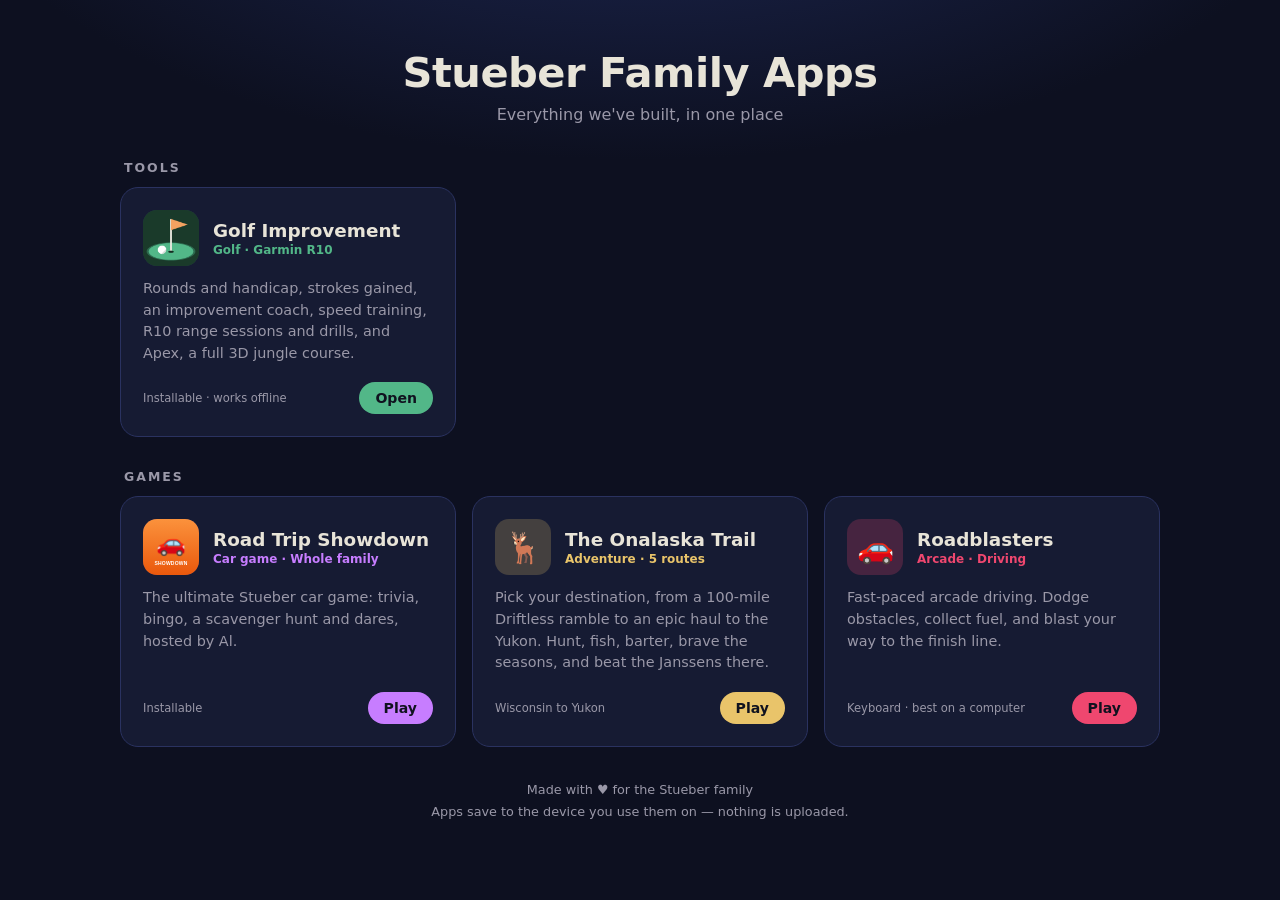
==== index.html @ 1450ce94 "Cover page for all the family apps; track the games - index.html lists Golf Improvement, Road Trip S" ====
<!DOCTYPE html>
<html lang="en">
<head>
<meta charset="UTF-8">
<meta name="viewport" content="width=device-width, initial-scale=1.0">
<title>Stueber Family Apps</title>
<meta name="theme-color" content="#0d1020">
<link rel="icon" href="golf/icons/icon-192.png">
<style>
  :root {
    --bg: #0d1020; --card: #161b33; --card-hi: #1e2546; --line: #2a3260;
    --text: #e8e4d8; --muted: #9a98a8; --accent: #f4a261;
  }
  * { box-sizing: border-box; margin: 0; padding: 0; }
  body {
    background: radial-gradient(1200px 600px at 50% -200px, #1f2a5a 0%, var(--bg) 60%) var(--bg) no-repeat;
    color: var(--text);
    font-family: system-ui, -apple-system, "Segoe UI", Roboto, sans-serif;
    min-height: 100vh;
    padding: 48px 16px 32px;
  }
  header { text-align: center; margin-bottom: 36px; }
  header h1 { font-size: clamp(1.7rem, 5vw, 2.6rem); font-weight: 900; letter-spacing: -0.5px; }
  header p { color: var(--muted); margin-top: 8px; }

  .section { max-width: 1040px; margin: 0 auto 32px; }
  .section h2 { font-size: 0.78rem; text-transform: uppercase; letter-spacing: 2px; color: var(--muted); margin: 0 4px 12px; }
  .apps { display: grid; grid-template-columns: repeat(auto-fill, minmax(290px, 1fr)); gap: 16px; }

  .app {
    display: flex; flex-direction: column;
    background: var(--card); border: 1px solid var(--line); border-radius: 18px;
    padding: 22px; color: inherit; text-decoration: none;
    transition: transform 0.15s, background 0.15s, border-color 0.15s;
  }
  .app:hover, .app:focus-visible { transform: translateY(-3px); background: var(--card-hi); border-color: var(--c, var(--accent)); outline: none; }
  .app-top { display: flex; align-items: center; gap: 14px; margin-bottom: 12px; }
  .app-icon {
    width: 56px; height: 56px; flex: none; border-radius: 14px;
    display: flex; align-items: center; justify-content: center; font-size: 30px;
    background: color-mix(in srgb, var(--c) 22%, transparent);
  }
  .app-icon img { width: 100%; height: 100%; border-radius: 14px; }
  .app-title { font-size: 1.15rem; font-weight: 800; }
  .app-tag { font-size: 0.75rem; color: var(--c); font-weight: 700; margin-top: 2px; }
  .app-desc { font-size: 0.9rem; line-height: 1.5; color: var(--muted); flex: 1; }
  .app-foot { display: flex; align-items: center; justify-content: space-between; margin-top: 18px; gap: 8px; }
  .open {
    background: var(--c); color: #10121f; font-weight: 800; font-size: 0.88rem;
    padding: 8px 16px; border-radius: 999px;
  }
  .note { font-size: 0.72rem; color: var(--muted); }

  footer { text-align: center; color: var(--muted); font-size: 0.8rem; margin-top: 16px; line-height: 1.7; }
</style>
</head>
<body>

<header>
  <h1>Stueber Family Apps</h1>
  <p>Everything we've built, in one place</p>
</header>

<div class="section">
  <h2>Tools</h2>
  <div class="apps">
    <a class="app" href="golf-improvement-app" style="--c:#52b788">
      <div class="app-top">
        <div class="app-icon"><img src="golf/icons/icon-192.png" alt=""></div>
        <div>
          <div class="app-title">Golf Improvement</div>
          <div class="app-tag">Golf · Garmin R10</div>
        </div>
      </div>
      <div class="app-desc">
        Rounds and handicap, strokes gained, an improvement coach, speed training,
        R10 range sessions and drills, and Apex, a full 3D jungle course.
      </div>
      <div class="app-foot"><span class="note">Installable · works offline</span><span class="open">Open</span></div>
    </a>
  </div>
</div>

<div class="section">
  <h2>Games</h2>
  <div class="apps">
    <a class="app" href="roadtrip-game/" style="--c:#c77dff">
      <div class="app-top">
        <div class="app-icon"><img src="roadtrip-game/icon.svg" alt=""></div>
        <div>
          <div class="app-title">Road Trip Showdown</div>
          <div class="app-tag">Car game · Whole family</div>
        </div>
      </div>
      <div class="app-desc">
        The ultimate Stueber car game: trivia, bingo, a scavenger hunt and dares,
        hosted by Al.
      </div>
      <div class="app-foot"><span class="note">Installable</span><span class="open">Play</span></div>
    </a>

    <a class="app" href="onalaska-trail.html" style="--c:#e9c46a">
      <div class="app-top">
        <div class="app-icon">🦌</div>
        <div>
          <div class="app-title">The Onalaska Trail</div>
          <div class="app-tag">Adventure · 5 routes</div>
        </div>
      </div>
      <div class="app-desc">
        Pick your destination, from a 100-mile Driftless ramble to an epic haul to the Yukon.
        Hunt, fish, barter, brave the seasons, and beat the Janssens there.
      </div>
      <div class="app-foot"><span class="note">Wisconsin to Yukon</span><span class="open">Play</span></div>
    </a>

    <a class="app" href="roadblasters/" style="--c:#ef476f">
      <div class="app-top">
        <div class="app-icon">🚗</div>
        <div>
          <div class="app-title">Roadblasters</div>
          <div class="app-tag">Arcade · Driving</div>
        </div>
      </div>
      <div class="app-desc">
        Fast-paced arcade driving. Dodge obstacles, collect fuel,
        and blast your way to the finish line.
      </div>
      <div class="app-foot"><span class="note">Keyboard · best on a computer</span><span class="open">Play</span></div>
    </a>
  </div>
</div>

<footer>
  Made with ♥ for the Stueber family<br>
  Apps save to the device you use them on — nothing is uploaded.
</footer>

</body>
</html>
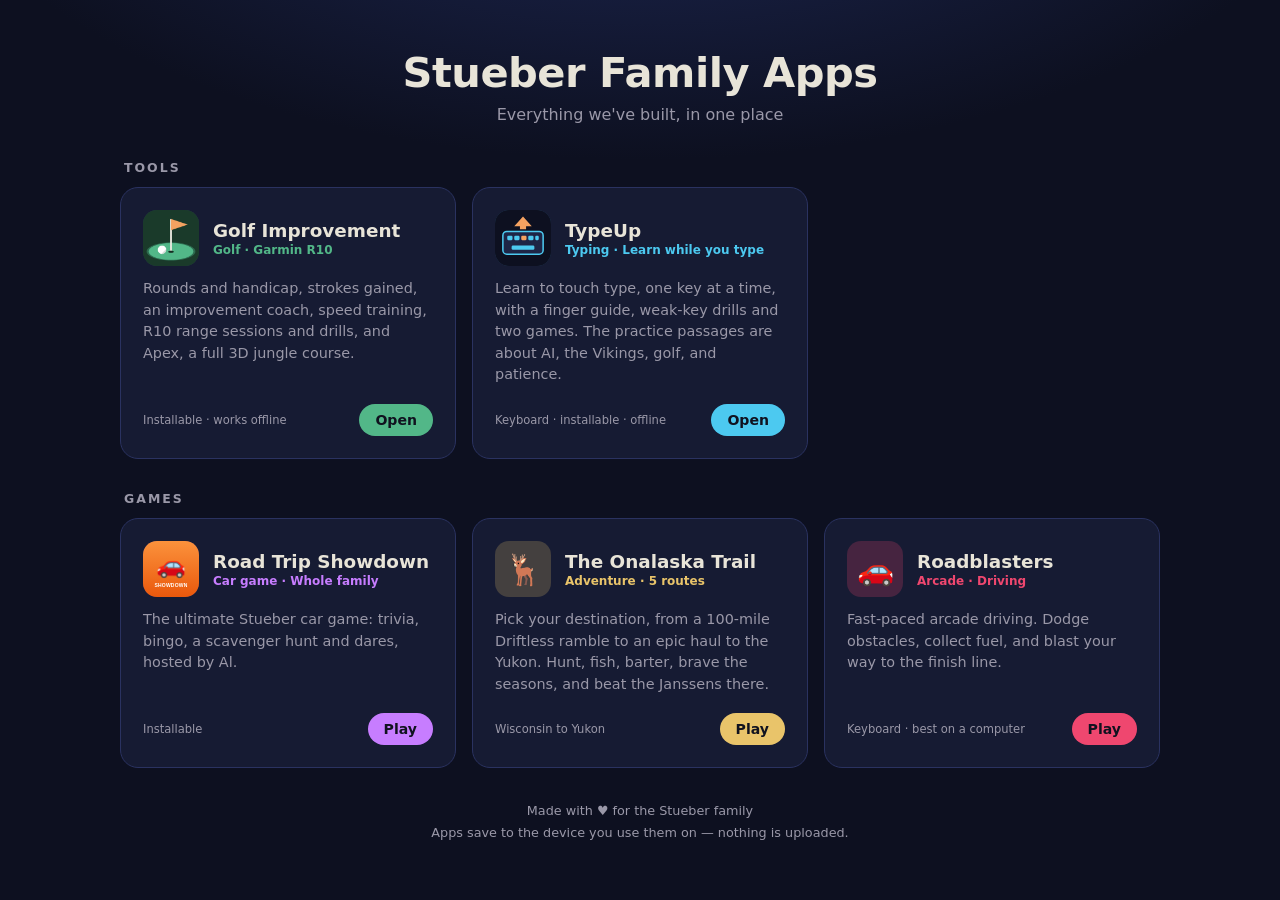
==== commit e70855ac: "TypeUp: learn to touch type while reading about AI, the Vikings, golf and patience A new typing app " ====
--- a/index.html
+++ b/index.html
@@ -78,6 +78,21 @@
       </div>
       <div class="app-foot"><span class="note">Installable · works offline</span><span class="open">Open</span></div>
     </a>
+
+    <a class="app" href="typeup/" style="--c:#4cc9f0">
+      <div class="app-top">
+        <div class="app-icon"><img src="typeup/icon.svg" alt=""></div>
+        <div>
+          <div class="app-title">TypeUp</div>
+          <div class="app-tag">Typing · Learn while you type</div>
+        </div>
+      </div>
+      <div class="app-desc">
+        Learn to touch type, one key at a time, with a finger guide, weak-key drills and two games.
+        The practice passages are about AI, the Vikings, golf, and patience.
+      </div>
+      <div class="app-foot"><span class="note">Keyboard · installable · offline</span><span class="open">Open</span></div>
+    </a>
   </div>
 </div>
 
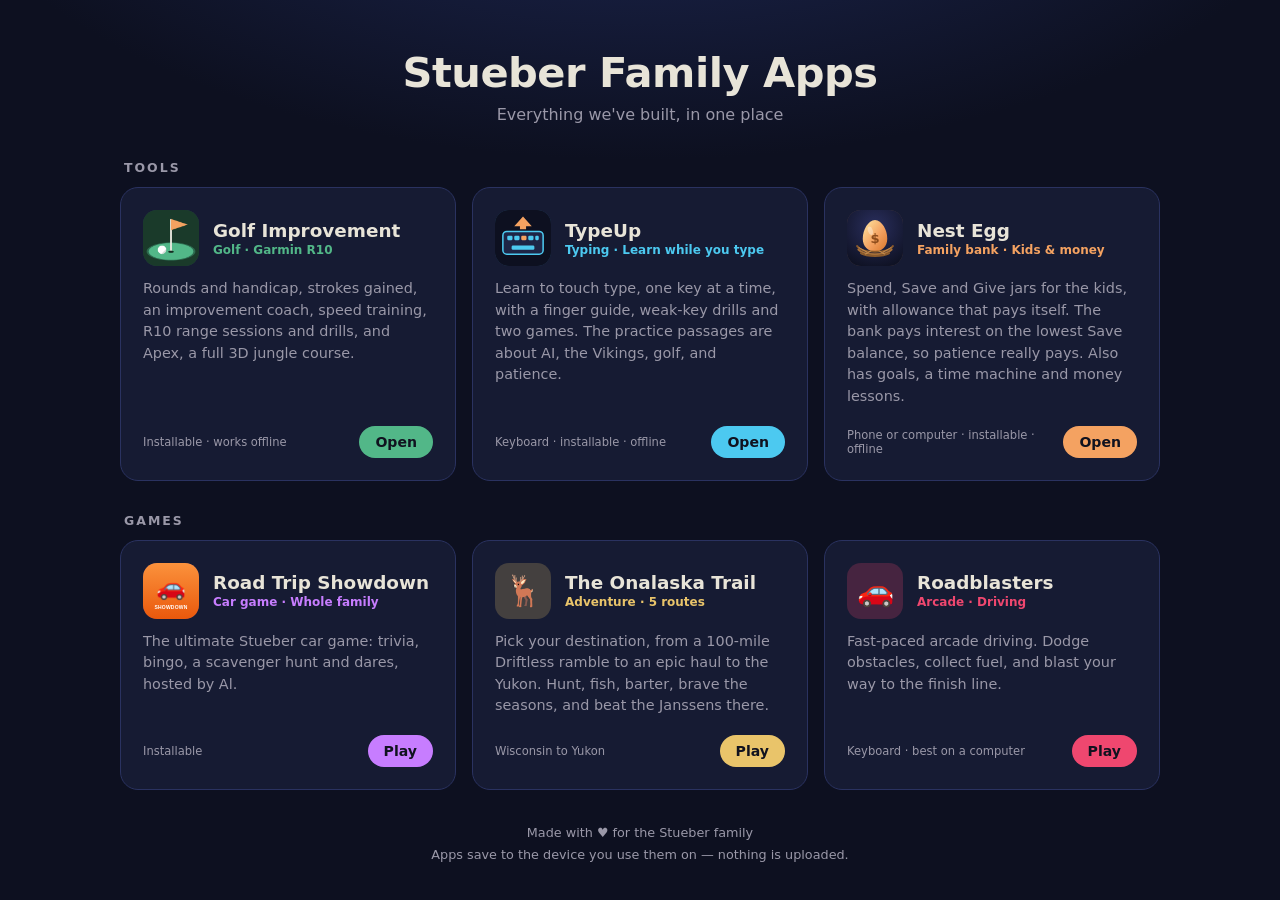
==== commit b62f111a: "Nest Egg: a family bank where patience pays Spend, Save and Give jars for each kid, allowance that p" ====
--- a/index.html
+++ b/index.html
@@ -93,6 +93,22 @@
       </div>
       <div class="app-foot"><span class="note">Keyboard · installable · offline</span><span class="open">Open</span></div>
     </a>
+
+    <a class="app" href="nestegg/" style="--c:#f4a261">
+      <div class="app-top">
+        <div class="app-icon"><img src="nestegg/icon.svg" alt=""></div>
+        <div>
+          <div class="app-title">Nest Egg</div>
+          <div class="app-tag">Family bank · Kids &amp; money</div>
+        </div>
+      </div>
+      <div class="app-desc">
+        Spend, Save and Give jars for the kids, with allowance that pays itself.
+        The bank pays interest on the lowest Save balance, so patience really pays.
+        Also has goals, a time machine and money lessons.
+      </div>
+      <div class="app-foot"><span class="note">Phone or computer · installable · offline</span><span class="open">Open</span></div>
+    </a>
   </div>
 </div>
 
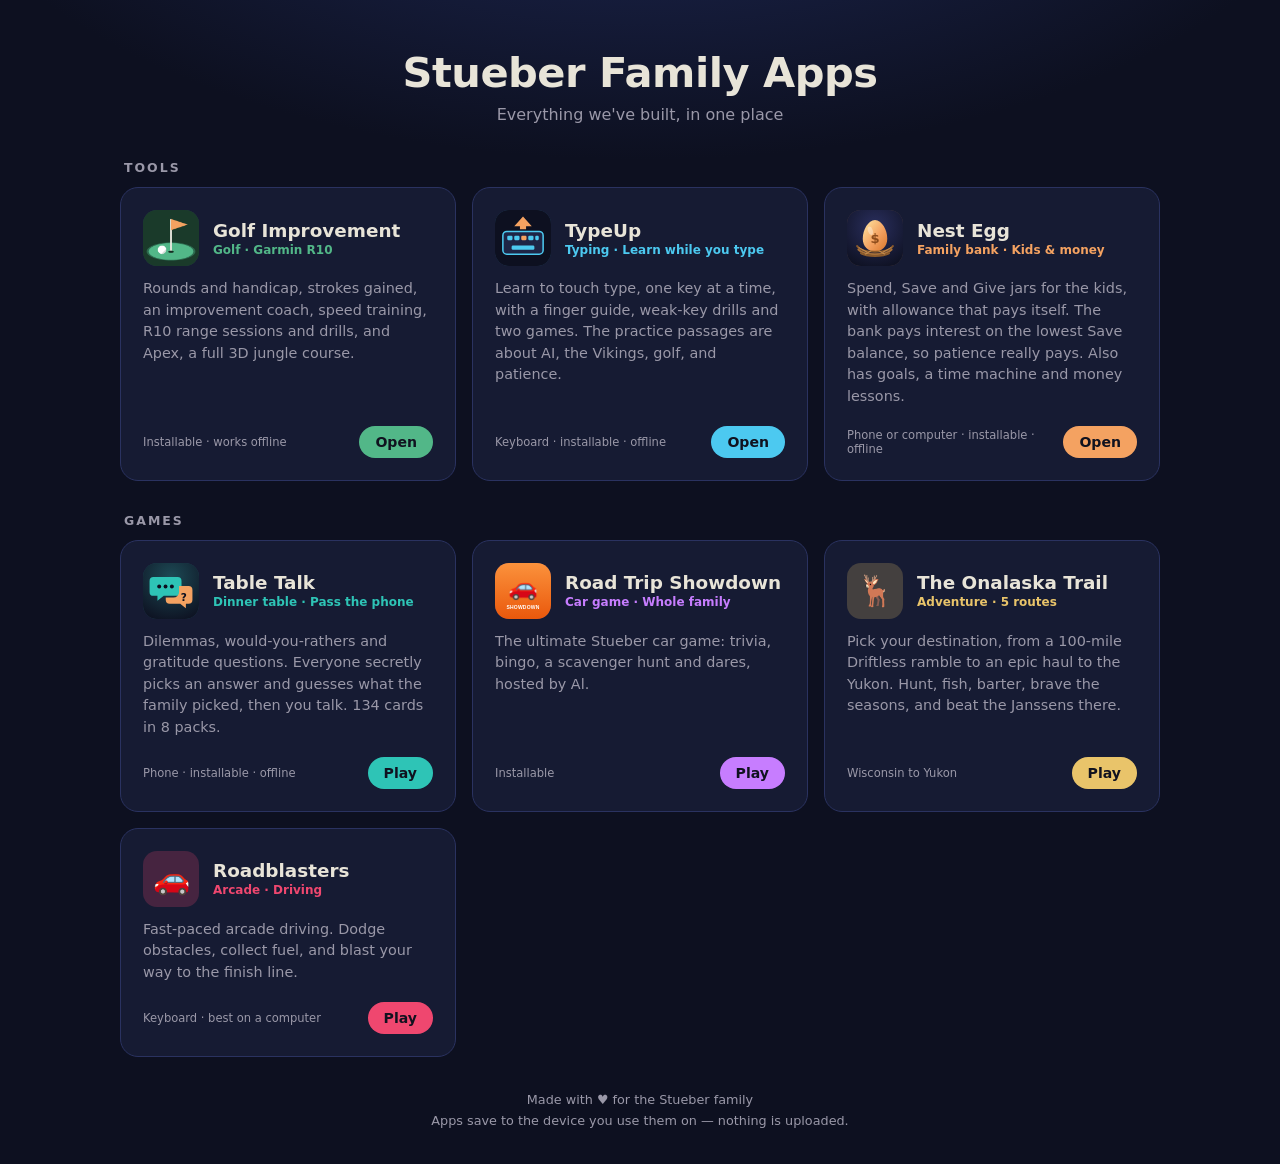
==== commit 2b4903d7: "Table Talk: a pass-the-phone game for the dinner table Everyone secretly picks an answer and guesses" ====
--- a/index.html
+++ b/index.html
@@ -115,6 +115,21 @@
 <div class="section">
   <h2>Games</h2>
   <div class="apps">
+    <a class="app" href="tabletalk/" style="--c:#2ec4b6">
+      <div class="app-top">
+        <div class="app-icon"><img src="tabletalk/icon.svg" alt=""></div>
+        <div>
+          <div class="app-title">Table Talk</div>
+          <div class="app-tag">Dinner table · Pass the phone</div>
+        </div>
+      </div>
+      <div class="app-desc">
+        Dilemmas, would-you-rathers and gratitude questions. Everyone secretly picks an answer
+        and guesses what the family picked, then you talk. 134 cards in 8 packs.
+      </div>
+      <div class="app-foot"><span class="note">Phone · installable · offline</span><span class="open">Play</span></div>
+    </a>
+
     <a class="app" href="roadtrip-game/" style="--c:#c77dff">
       <div class="app-top">
         <div class="app-icon"><img src="roadtrip-game/icon.svg" alt=""></div>
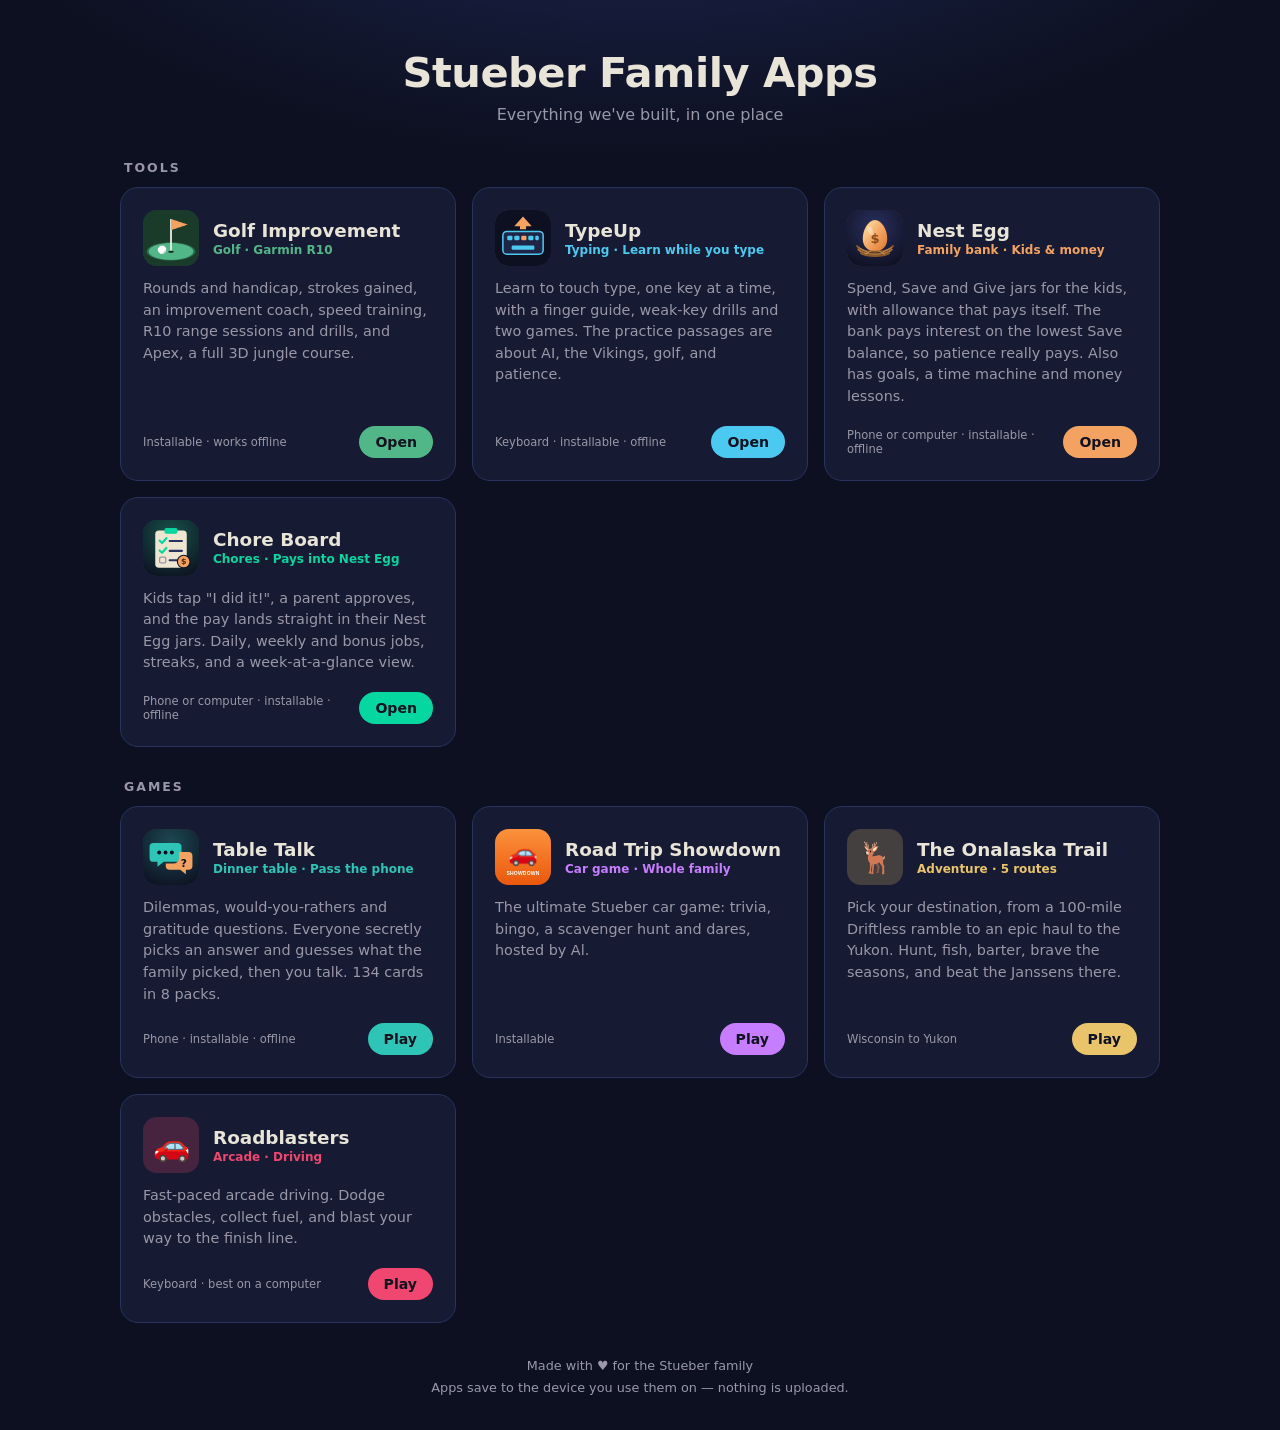
==== commit 2f86ece3: "Chore Board: a family chore chart that pays into Nest Egg Kids tap "I did it!", a parent approves wi" ====
--- a/index.html
+++ b/index.html
@@ -109,6 +109,21 @@
       </div>
       <div class="app-foot"><span class="note">Phone or computer · installable · offline</span><span class="open">Open</span></div>
     </a>
+
+    <a class="app" href="choreboard/" style="--c:#06d6a0">
+      <div class="app-top">
+        <div class="app-icon"><img src="choreboard/icon.svg" alt=""></div>
+        <div>
+          <div class="app-title">Chore Board</div>
+          <div class="app-tag">Chores · Pays into Nest Egg</div>
+        </div>
+      </div>
+      <div class="app-desc">
+        Kids tap "I did it!", a parent approves, and the pay lands straight in their Nest Egg jars.
+        Daily, weekly and bonus jobs, streaks, and a week-at-a-glance view.
+      </div>
+      <div class="app-foot"><span class="note">Phone or computer · installable · offline</span><span class="open">Open</span></div>
+    </a>
   </div>
 </div>
 
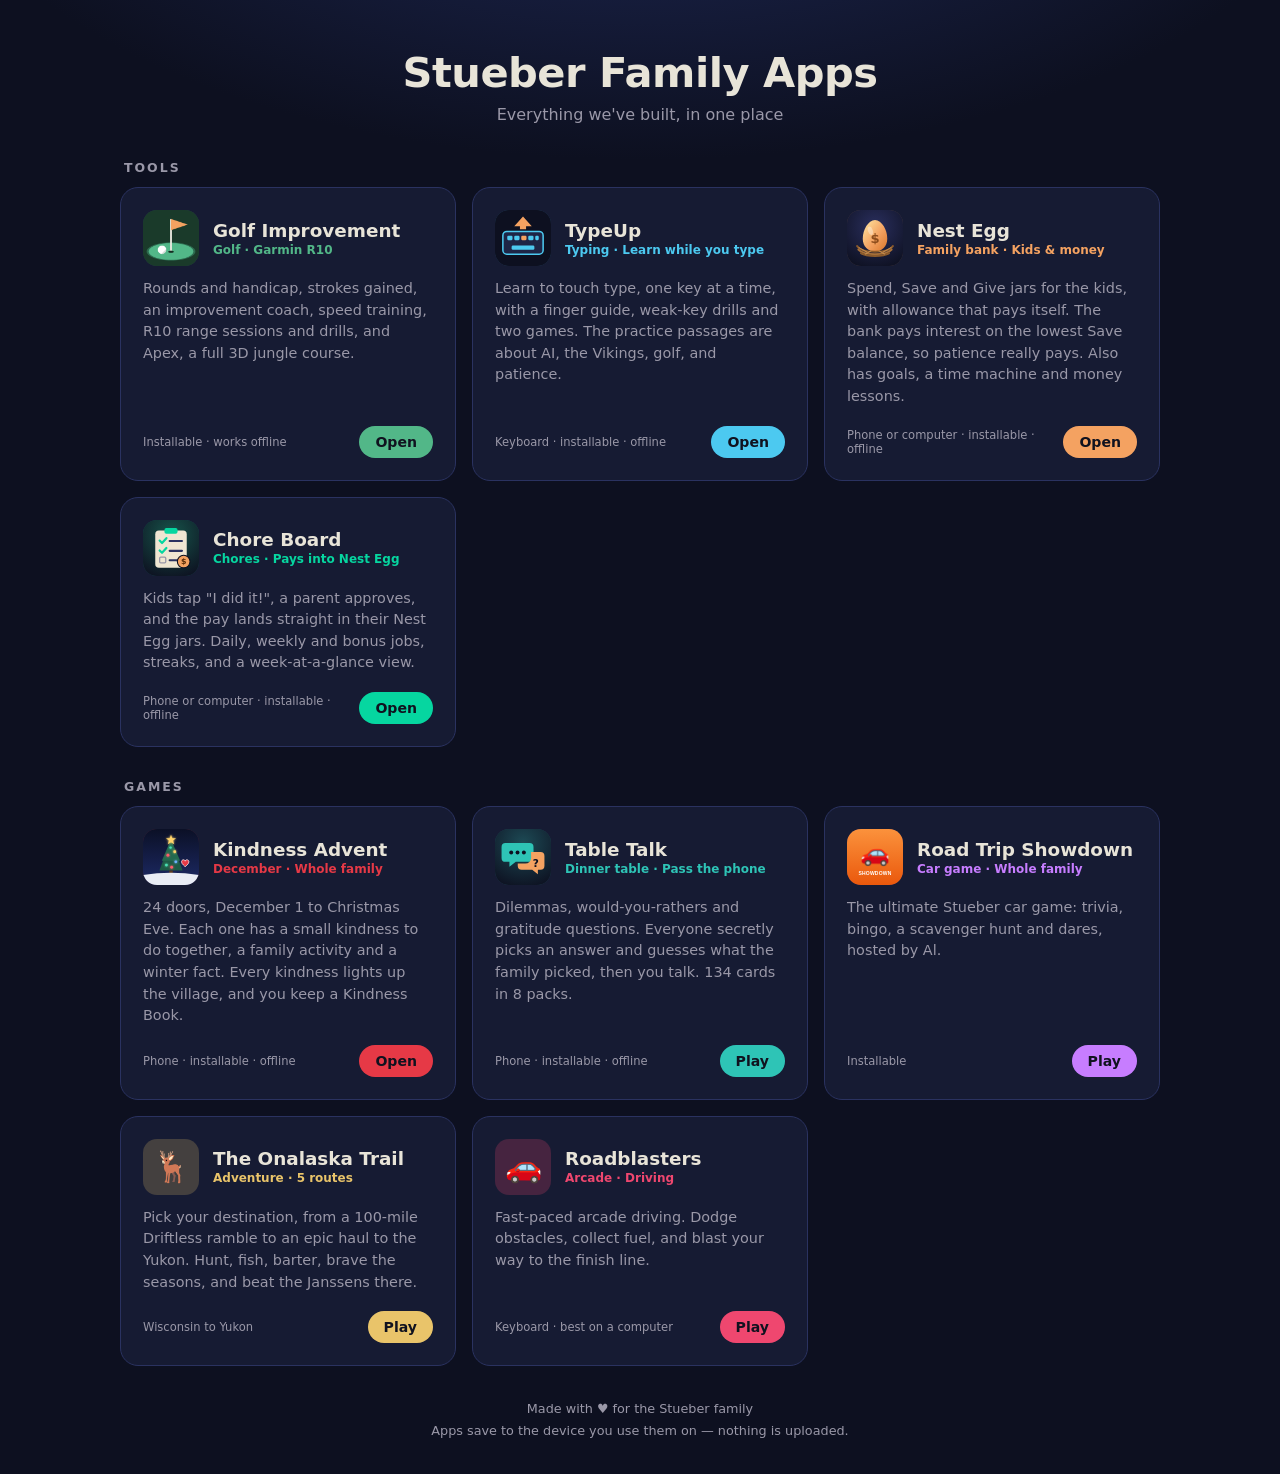
==== commit f591881d: "Kindness Advent: 24 small kindnesses before Christmas A door opens each day from December 1 to 24 wi" ====
--- a/index.html
+++ b/index.html
@@ -130,6 +130,21 @@
 <div class="section">
   <h2>Games</h2>
   <div class="apps">
+    <a class="app" href="advent/" style="--c:#e63946">
+      <div class="app-top">
+        <div class="app-icon"><img src="advent/icon.svg" alt=""></div>
+        <div>
+          <div class="app-title">Kindness Advent</div>
+          <div class="app-tag">December · Whole family</div>
+        </div>
+      </div>
+      <div class="app-desc">
+        24 doors, December 1 to Christmas Eve. Each one has a small kindness to do together, a family activity
+        and a winter fact. Every kindness lights up the village, and you keep a Kindness Book.
+      </div>
+      <div class="app-foot"><span class="note">Phone · installable · offline</span><span class="open">Open</span></div>
+    </a>
+
     <a class="app" href="tabletalk/" style="--c:#2ec4b6">
       <div class="app-top">
         <div class="app-icon"><img src="tabletalk/icon.svg" alt=""></div>
